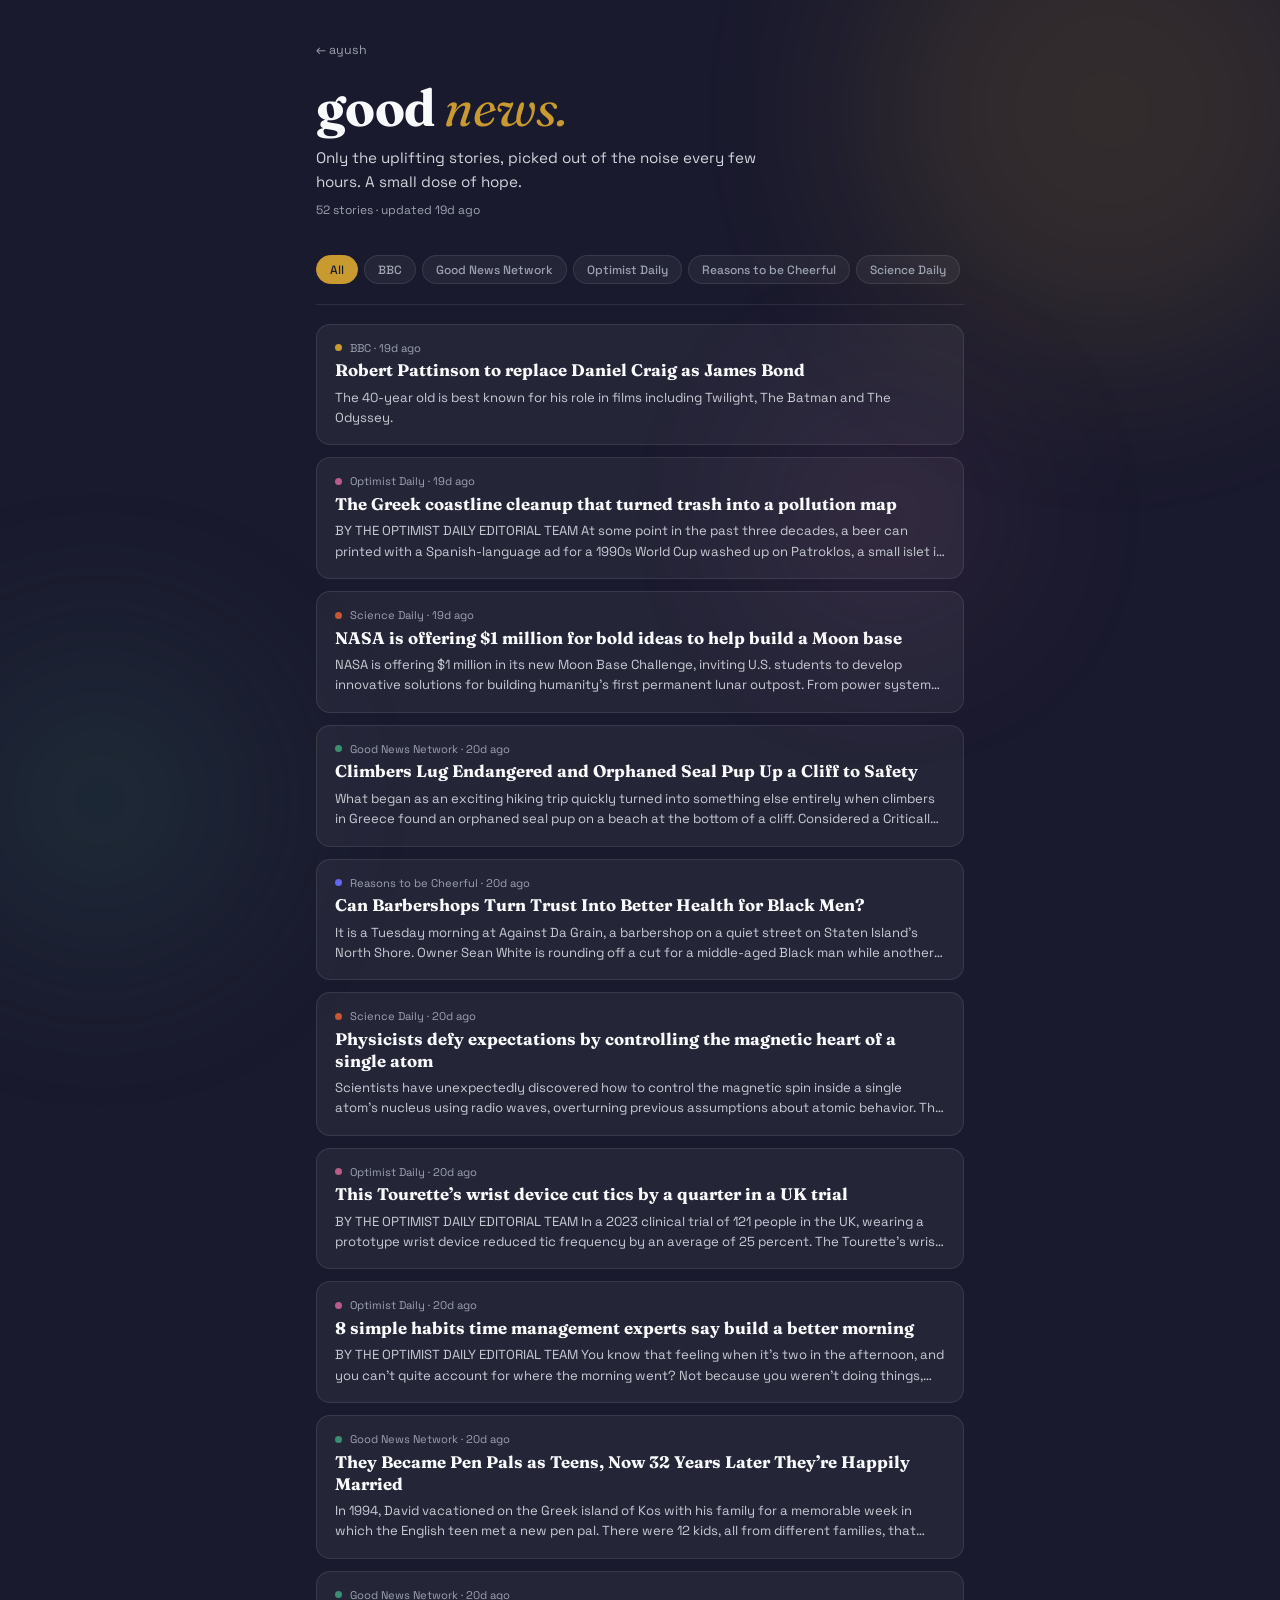
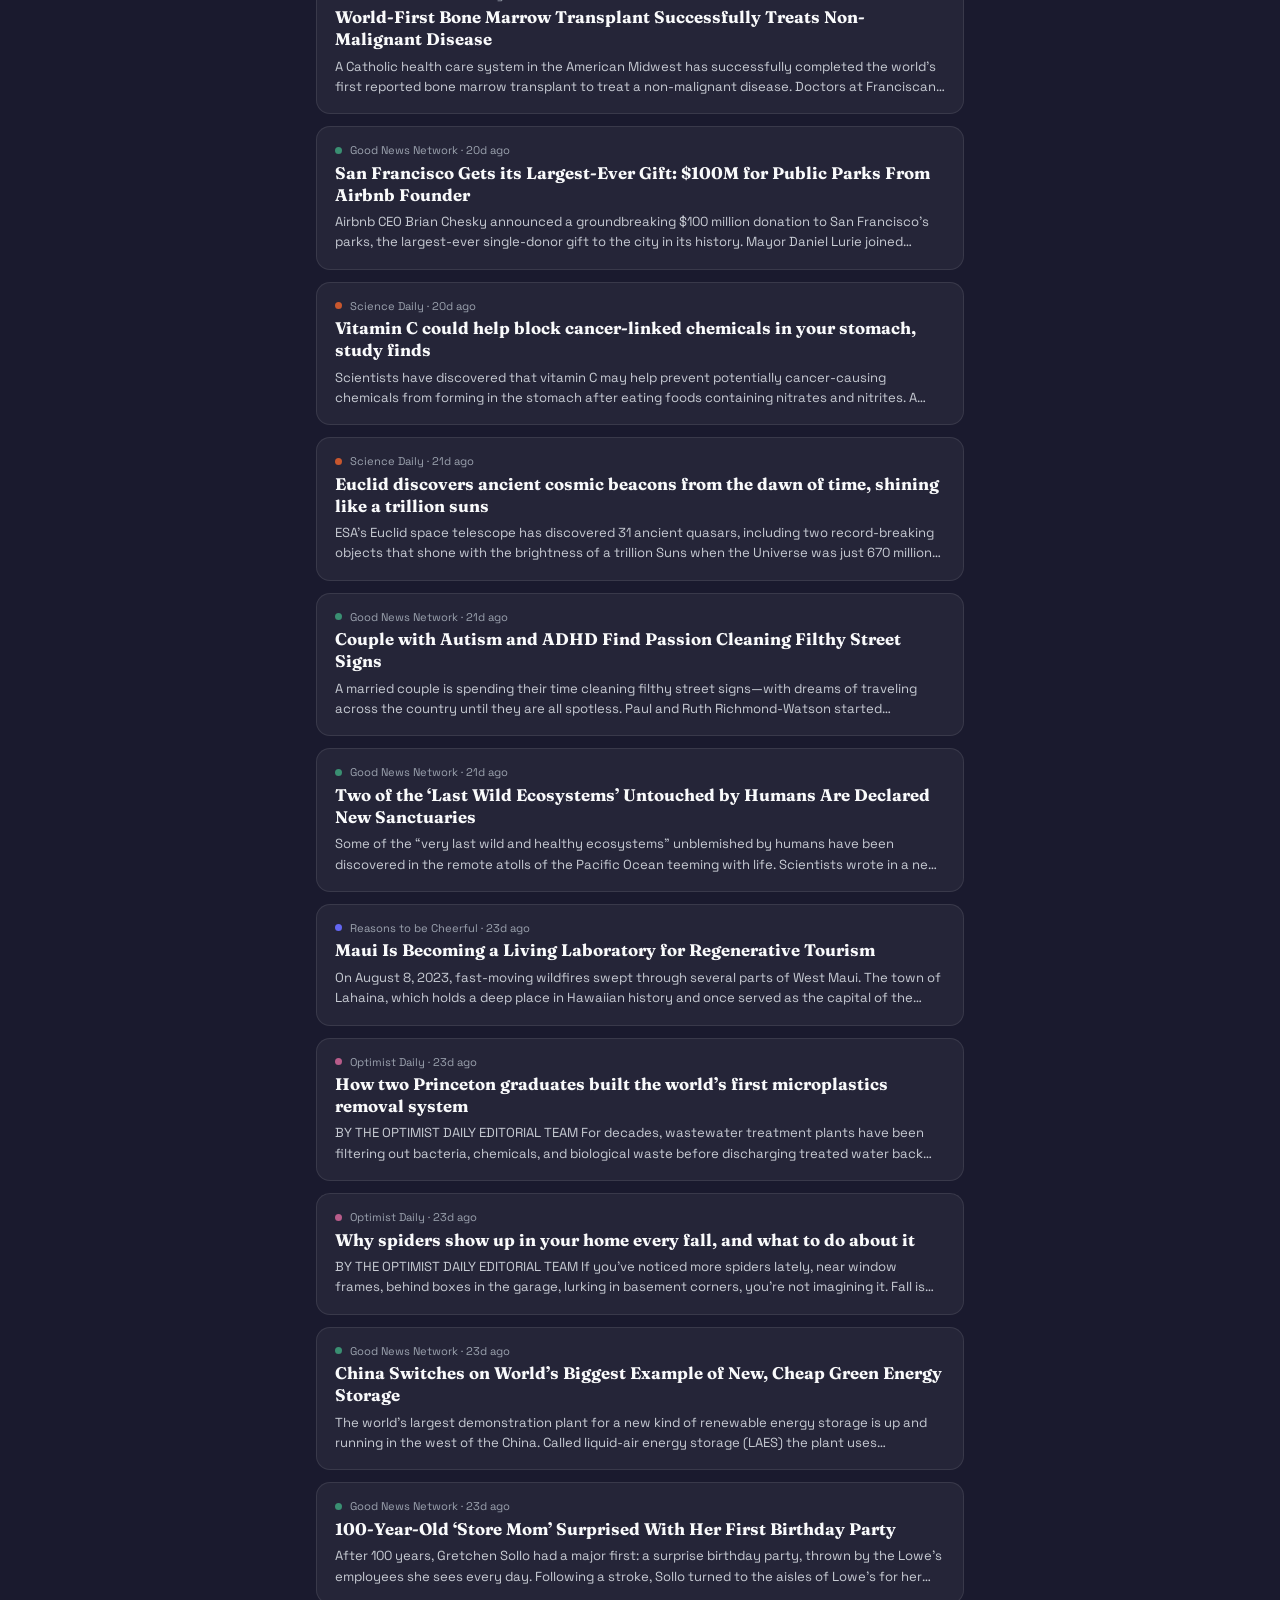
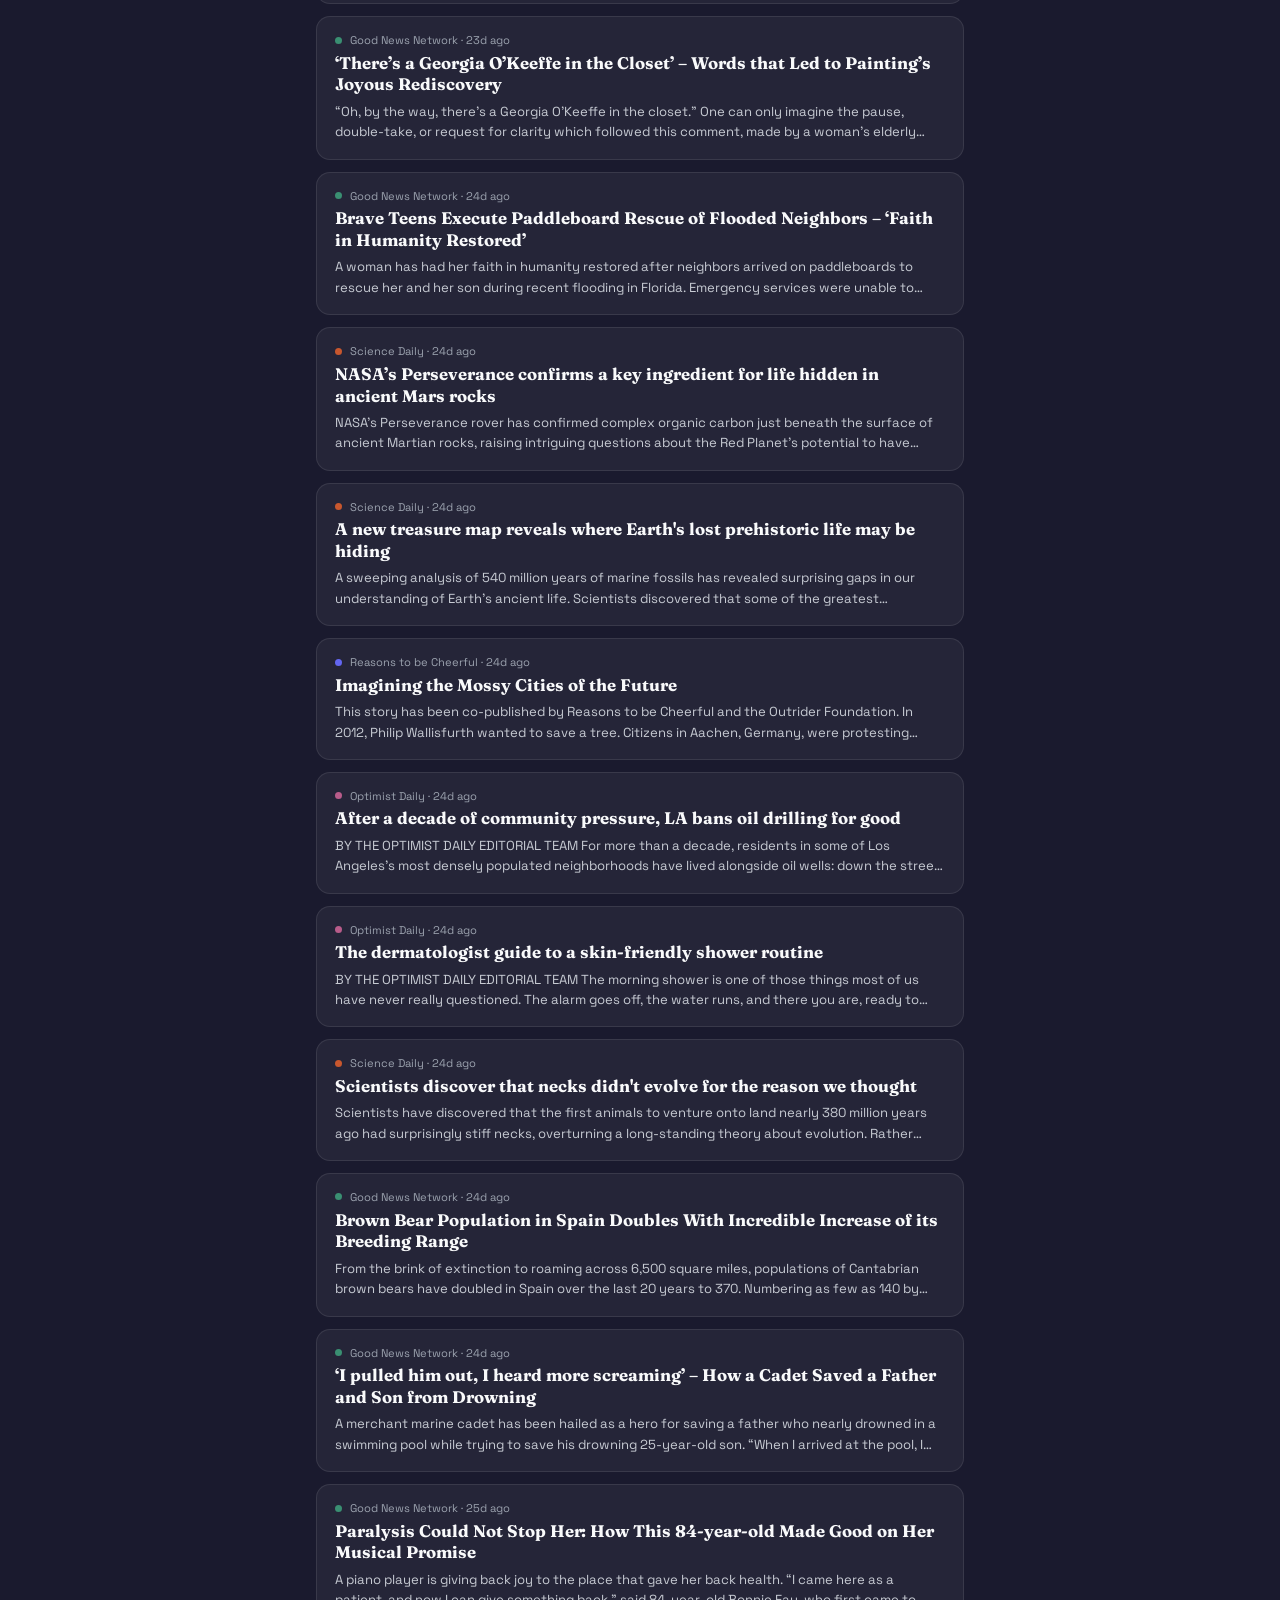
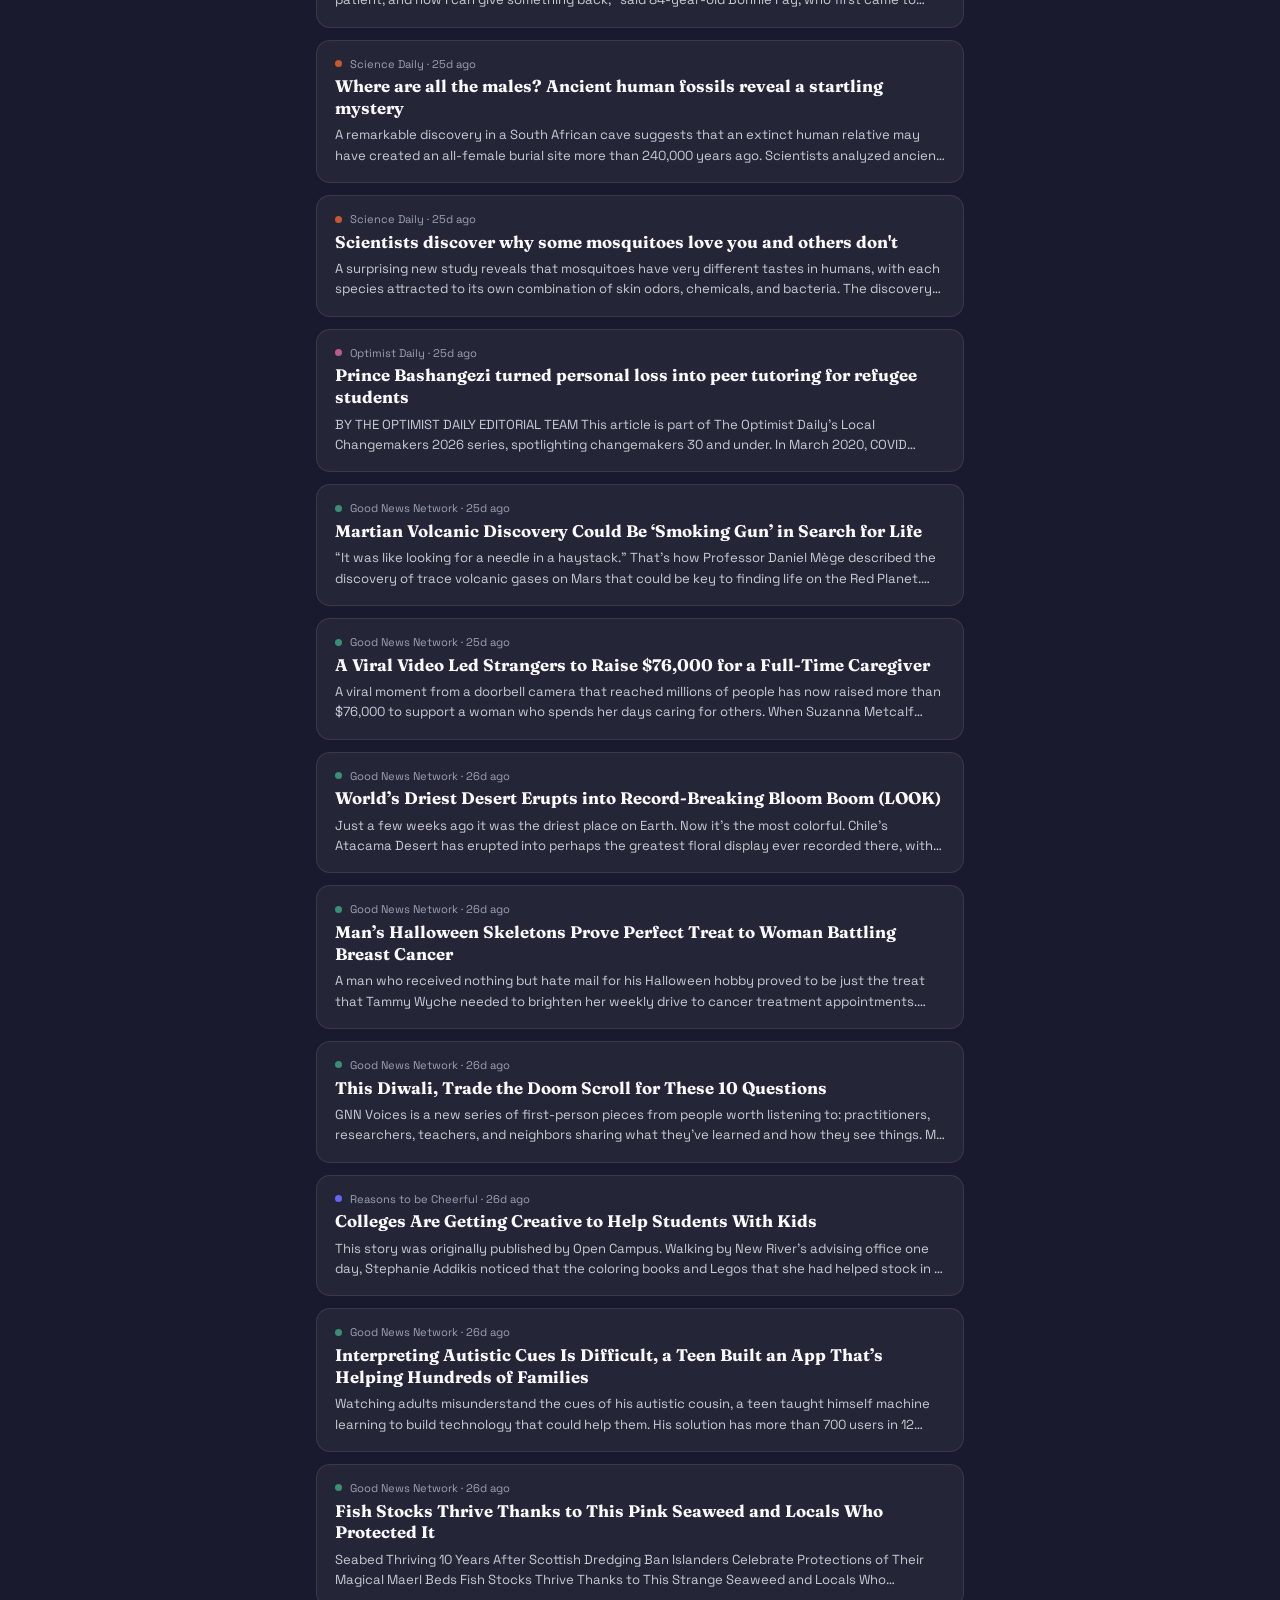
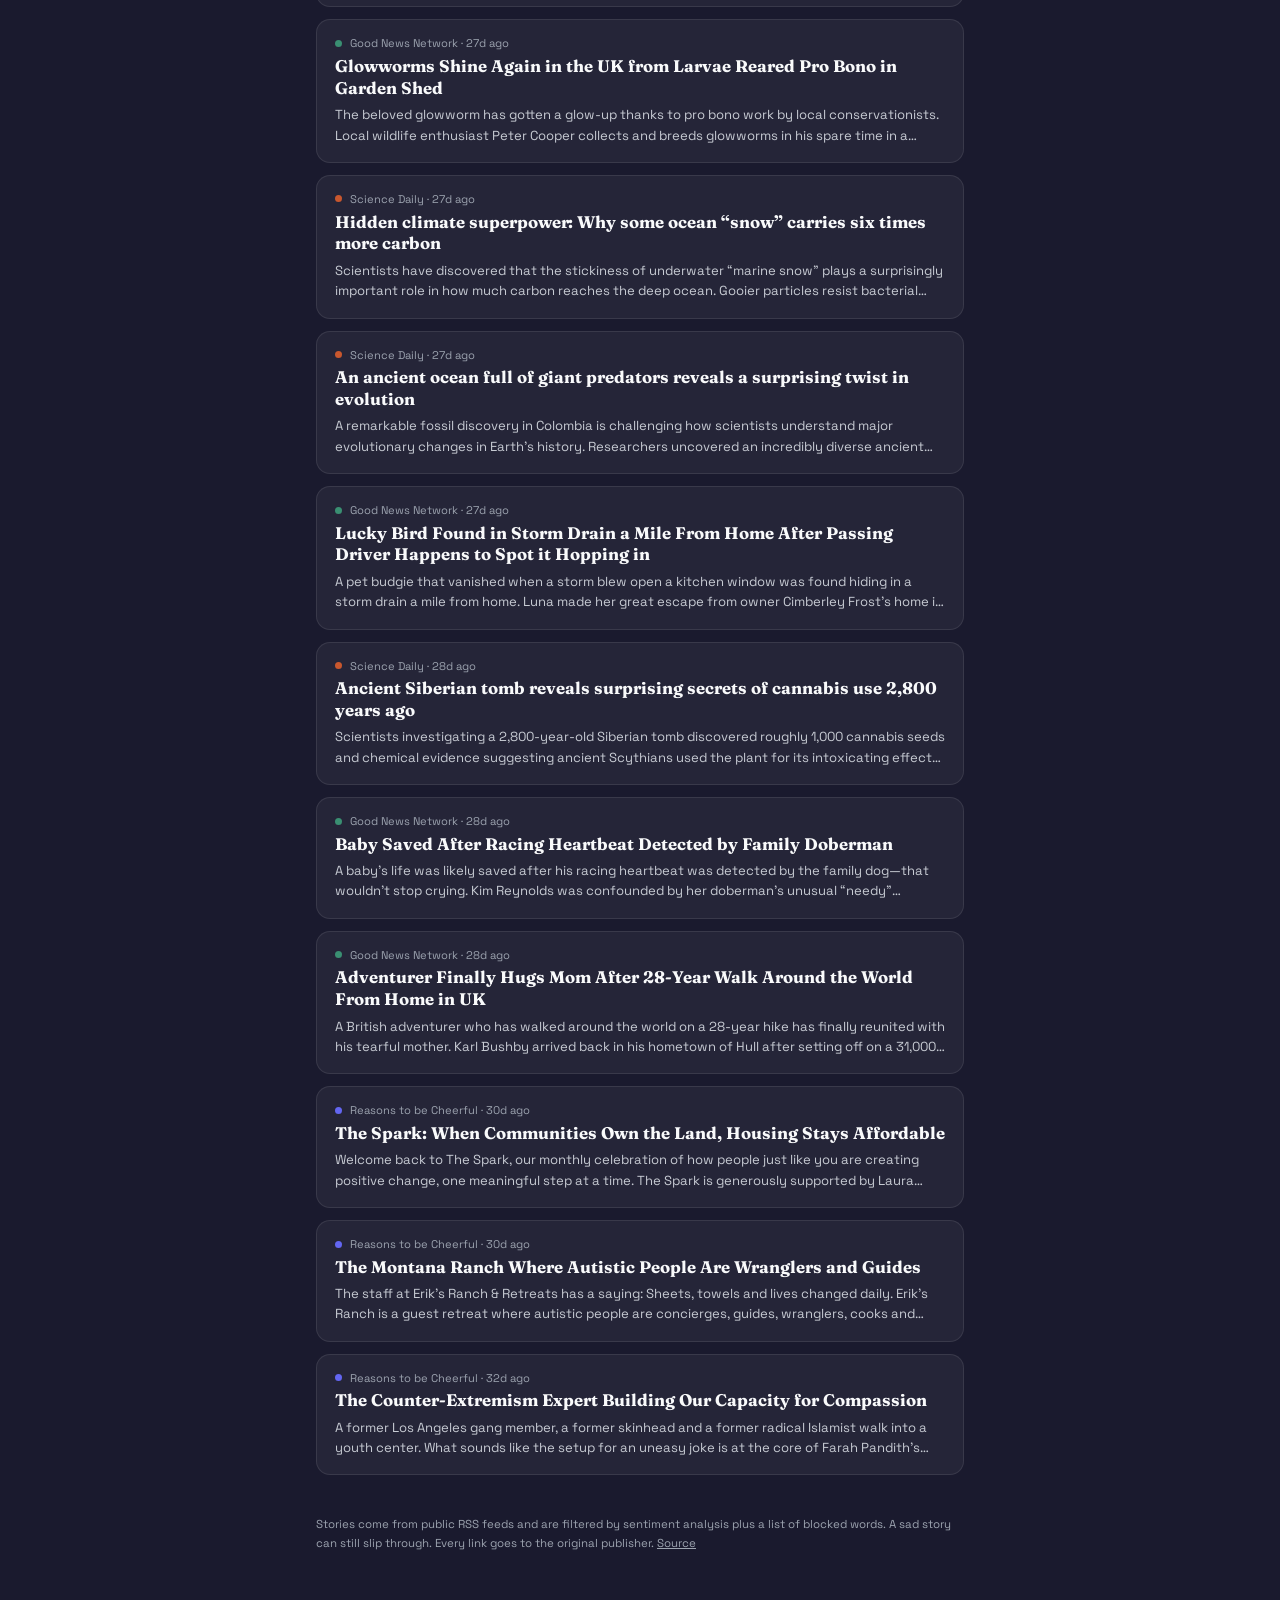
==== good-news/index.html @ d7e1404e "Add Good News feed: uplifting stories refreshed every 6 hours A scheduled GitHub Action pulls RSS fe" ====
<!doctype html>
<html lang="en">
<head>
  <meta charset="utf-8">
  <meta name="viewport" content="width=device-width, initial-scale=1, viewport-fit=cover">
  <title>Good News</title>
  <meta name="description" content="Only the uplifting stories, refreshed every few hours.">
  <link rel="icon" href="data:image/svg+xml,<svg xmlns='http://www.w3.org/2000/svg' viewBox='0 0 100 100'><text y='.9em' font-size='90'>☀️</text></svg>">
  <link rel="preconnect" href="https://fonts.googleapis.com">
  <link rel="preconnect" href="https://fonts.gstatic.com" crossorigin>
  <link href="https://fonts.googleapis.com/css2?family=Fraunces:ital,opsz,wght@0,9..144,700;1,9..144,400&family=Space+Grotesk:wght@300;400;500;600&display=swap" rel="stylesheet">
  <style>
    *, *::before, *::after { box-sizing: border-box; margin: 0; padding: 0; }

    :root {
      --bg:      #1A1A2E;
      --orange:  #C8572E;
      --yellow:  #C99A30;
      --green:   #3A8F72;
      --indigo:  #6366F1;
      --pink:    #B85C8A;
      --purple:  #7A5BB0;
      --muted:   #9CA3AF;
      --surface: rgba(255,255,255,0.05);
      --border:  rgba(255,255,255,0.09);
      --text:    #F9FAFB;
    }

    body {
      background: var(--bg);
      color: var(--text);
      font-family: 'Space Grotesk', sans-serif;
      min-height: 100svh;
      padding-bottom: 4rem;
      overflow-x: hidden;
    }

    .blob {
      position: fixed; border-radius: 50%;
      filter: blur(90px); opacity: 0.14;
      pointer-events: none; z-index: 0;
    }
    .blob-1 { width: 500px; height: 500px; background: var(--yellow); top: -140px; right: -80px; animation: drift 8s ease-in-out infinite; }
    .blob-2 { width: 320px; height: 320px; background: var(--green);  bottom: -60px; left: -60px; animation: drift 11s ease-in-out infinite reverse; }
    .blob-3 { width: 220px; height: 220px; background: var(--pink);   top: 45%; right: 22%;      animation: drift 7s ease-in-out infinite 2s; }
    @keyframes drift {
      0%, 100% { transform: translate(0,0) scale(1); }
      33%      { transform: translate(28px,-18px) scale(1.05); }
      66%      { transform: translate(-18px,14px) scale(0.95); }
    }
    @media (prefers-reduced-motion: reduce) { .blob { animation: none; } }

    .wrap {
      position: relative; z-index: 1;
      max-width: 680px; margin: 0 auto;
      padding: 0 1rem;
    }

    header { padding: 2.4rem 0 1.4rem; }
    .back {
      font-size: 0.78rem; color: var(--muted); text-decoration: none;
      display: inline-block; margin-bottom: 1.4rem;
    }
    .back:hover { color: var(--text); }
    h1 {
      font-family: 'Fraunces', Georgia, serif;
      font-size: clamp(2.2rem, 7vw, 3.2rem);
      line-height: 1.05; letter-spacing: -0.01em;
    }
    h1 em { font-style: italic; font-weight: 400; color: var(--yellow); }
    .lede { margin-top: 0.7rem; color: #D1D5DB; font-size: 0.95rem; line-height: 1.6; max-width: 46ch; }
    .meta { margin-top: 0.5rem; font-size: 0.75rem; color: var(--muted); }

    .filters {
      display: flex; gap: 0.4rem; flex-wrap: wrap;
      padding: 0.9rem 0 1.2rem;
      border-bottom: 1px solid var(--border);
      margin-bottom: 1.2rem;
    }
    .chip {
      font: inherit; font-size: 0.75rem; font-weight: 500;
      color: var(--muted); background: var(--surface);
      border: 1px solid var(--border); border-radius: 999px;
      padding: 0.35rem 0.8rem; cursor: pointer;
      transition: color .15s, background .15s, border-color .15s;
    }
    .chip:hover { color: var(--text); }
    .chip[aria-pressed="true"] { color: var(--bg); background: var(--yellow); border-color: var(--yellow); }

    .list { display: flex; flex-direction: column; gap: 0.75rem; }

    .story {
      display: flex; gap: 1rem; align-items: flex-start;
      background: var(--surface); border: 1px solid var(--border);
      border-radius: 14px; padding: 1rem 1.1rem;
      color: var(--text); text-decoration: none;
      transition: background .2s, border-color .2s, transform .15s;
    }
    .story:hover { background: rgba(255,255,255,0.08); border-color: rgba(255,255,255,0.16); transform: translateY(-2px); }
    .story:focus-visible { outline: 2px solid var(--yellow); outline-offset: 2px; }

    .story-body { flex: 1; min-width: 0; }
    .story-top { display: flex; align-items: center; gap: 0.5rem; font-size: 0.7rem; color: var(--muted); margin-bottom: 0.35rem; }
    .dot { width: 7px; height: 7px; border-radius: 50%; flex-shrink: 0; }
    .story h2 {
      font-family: 'Fraunces', Georgia, serif;
      font-size: 1.05rem; line-height: 1.3; font-weight: 700;
    }
    .story p {
      margin-top: 0.35rem; font-size: 0.82rem; line-height: 1.55; color: #C7CBD3;
      display: -webkit-box; -webkit-line-clamp: 2; -webkit-box-orient: vertical; overflow: hidden;
    }
    .thumb {
      width: 88px; height: 88px; border-radius: 10px; object-fit: cover; flex-shrink: 0;
      background: rgba(255,255,255,0.04);
    }
    @media (max-width: 480px) { .thumb { width: 64px; height: 64px; } }

    .empty { color: var(--muted); font-size: 0.9rem; padding: 2rem 0; text-align: center; }
    footer { margin-top: 2.5rem; font-size: 0.72rem; color: var(--muted); line-height: 1.6; }
    footer a { color: var(--muted); }
  </style>
</head>
<body>
  <div class="blob blob-1"></div>
  <div class="blob blob-2"></div>
  <div class="blob blob-3"></div>

  <div class="wrap">
    <header>
      <a class="back" href="/">← ayush</a>
      <h1>good <em>news.</em></h1>
      <p class="lede">Only the uplifting stories, picked out of the noise every few hours. A small dose of hope.</p>
      <p class="meta" id="meta">Loading…</p>
    </header>

    <nav class="filters" id="filters" aria-label="Filter by source"></nav>
    <main class="list" id="list"></main>

    <footer>
      Stories come from public RSS feeds and are filtered by sentiment analysis plus a list of blocked words.
      A sad story can still slip through. Every link goes to the original publisher.
      <a href="https://github.com/ayushkothari27/ayushkothari27.github.io/tree/master/good-news">Source</a>
    </footer>
  </div>

  <script>
    const COLORS = ['--yellow', '--green', '--pink', '--indigo', '--orange', '--purple'];
    const list = document.getElementById('list');
    const filters = document.getElementById('filters');
    const meta = document.getElementById('meta');
    let items = [], active = 'All';

    const ago = iso => {
      const s = (Date.now() - new Date(iso)) / 1000;
      if (s < 3600) return Math.max(1, Math.round(s / 60)) + 'm ago';
      if (s < 86400) return Math.round(s / 3600) + 'h ago';
      const d = Math.round(s / 86400);
      return d === 1 ? 'yesterday' : d + 'd ago';
    };

    const el = (tag, props = {}, ...kids) => {
      const n = Object.assign(document.createElement(tag), props);
      n.append(...kids.filter(Boolean));
      return n;
    };

    function render() {
      const shown = active === 'All' ? items : items.filter(i => i.source === active);
      list.replaceChildren(...shown.map(i => {
        const dot = el('span', { className: 'dot' });
        dot.style.background = `var(${i.color})`;
        let thumb = null;
        if (i.image) {
          thumb = el('img', { className: 'thumb', src: i.image, alt: '', loading: 'lazy', referrerPolicy: 'no-referrer' });
          thumb.onerror = () => thumb.remove();
        }
        return el('a', { className: 'story', href: i.link, target: '_blank', rel: 'noopener' },
          el('div', { className: 'story-body' },
            el('div', { className: 'story-top' }, dot, el('span', { textContent: `${i.source} · ${ago(i.published)}` })),
            el('h2', { textContent: i.title }),
            i.summary && el('p', { textContent: i.summary })),
          thumb);
      }));
      if (!shown.length) list.replaceChildren(el('p', { className: 'empty', textContent: 'Nothing here right now. Check back soon ☀️' }));
    }

    function renderFilters(sources) {
      filters.replaceChildren(...['All', ...sources].map(s => {
        const b = el('button', { className: 'chip', type: 'button', textContent: s });
        b.setAttribute('aria-pressed', s === active);
        b.onclick = () => {
          active = s;
          filters.querySelectorAll('.chip').forEach(c => c.setAttribute('aria-pressed', c === b));
          render();
        };
        return b;
      }));
    }

    fetch('feed.json', { cache: 'no-cache' })
      .then(r => r.json())
      .then(data => {
        const sources = [...new Set(data.items.map(i => i.source))].sort();
        items = data.items.map(i => ({ ...i, color: COLORS[sources.indexOf(i.source) % COLORS.length] }));
        meta.textContent = `${items.length} stories · updated ${ago(data.updated)}`;
        renderFilters(sources);
        render();
      })
      .catch(() => {
        meta.textContent = '';
        list.replaceChildren(el('p', { className: 'empty', textContent: "Couldn't load stories. Try again in a bit." }));
      });
  </script>
</body>
</html>
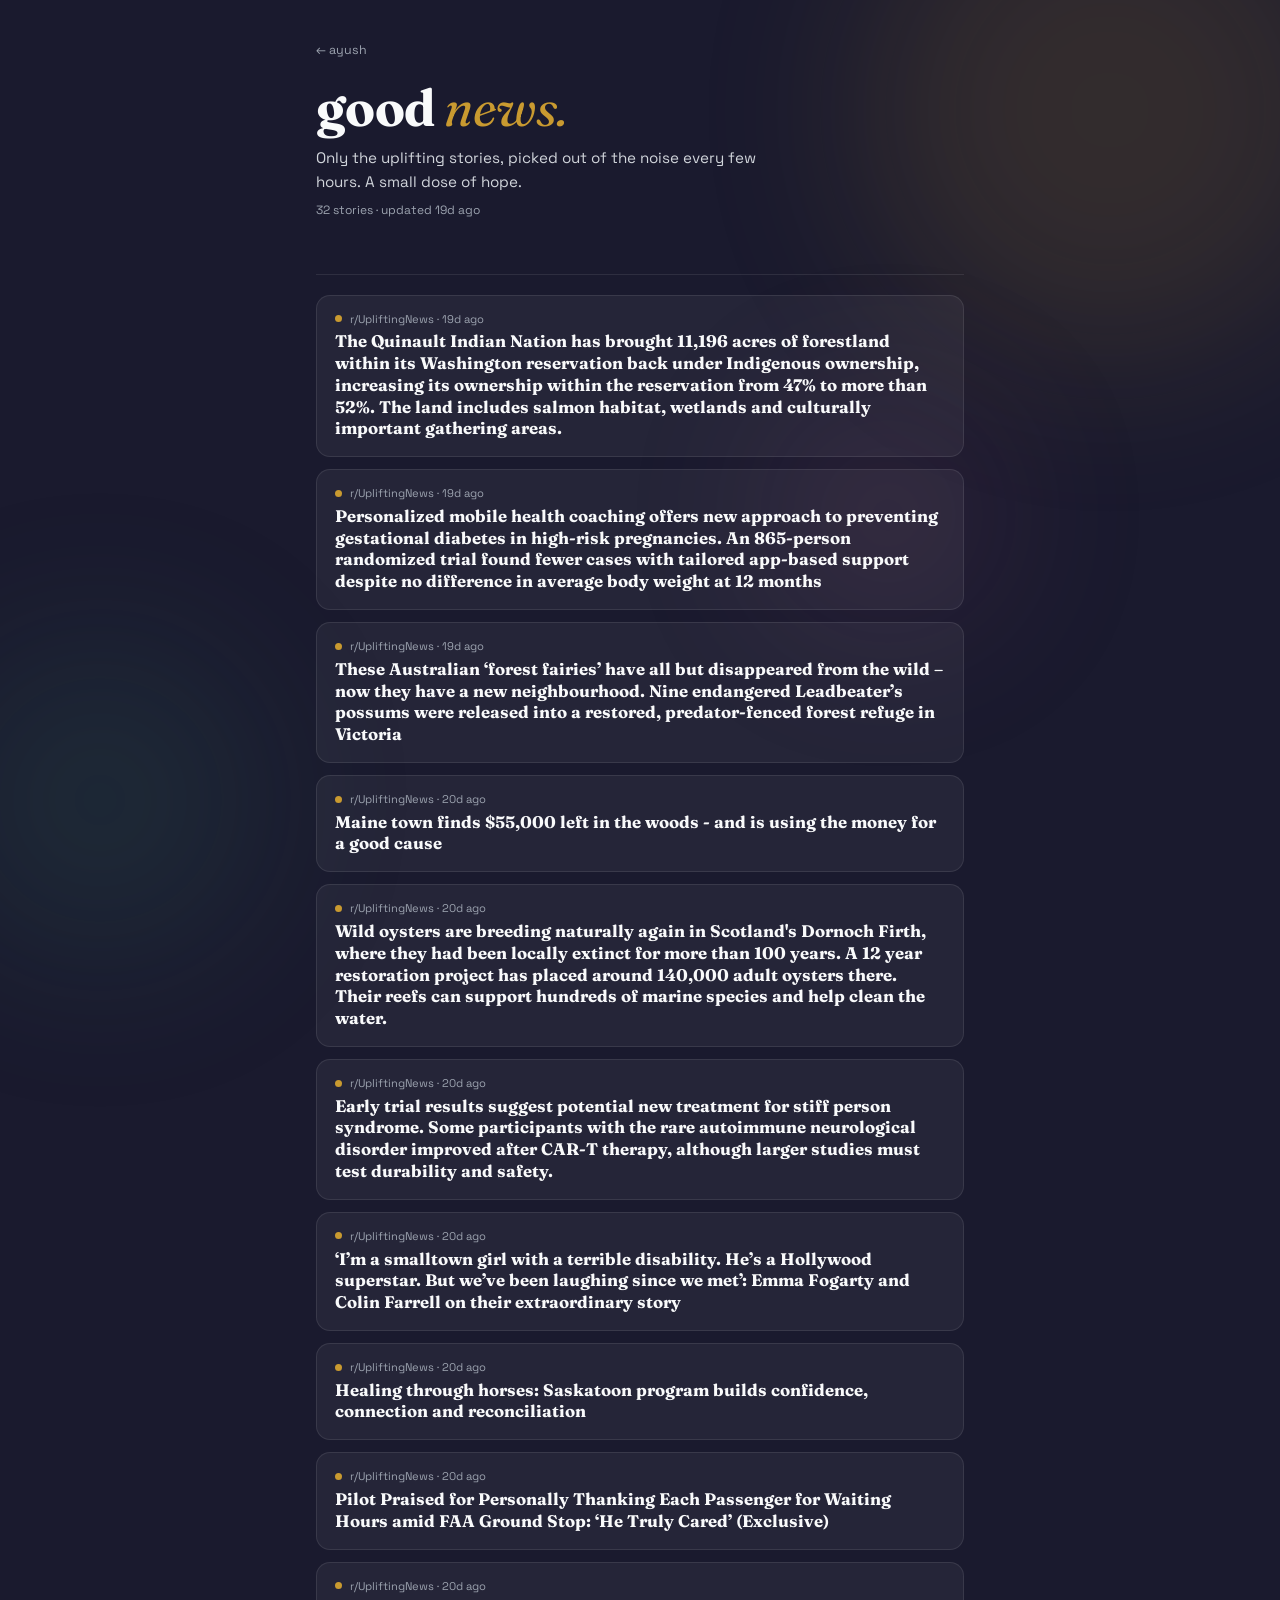
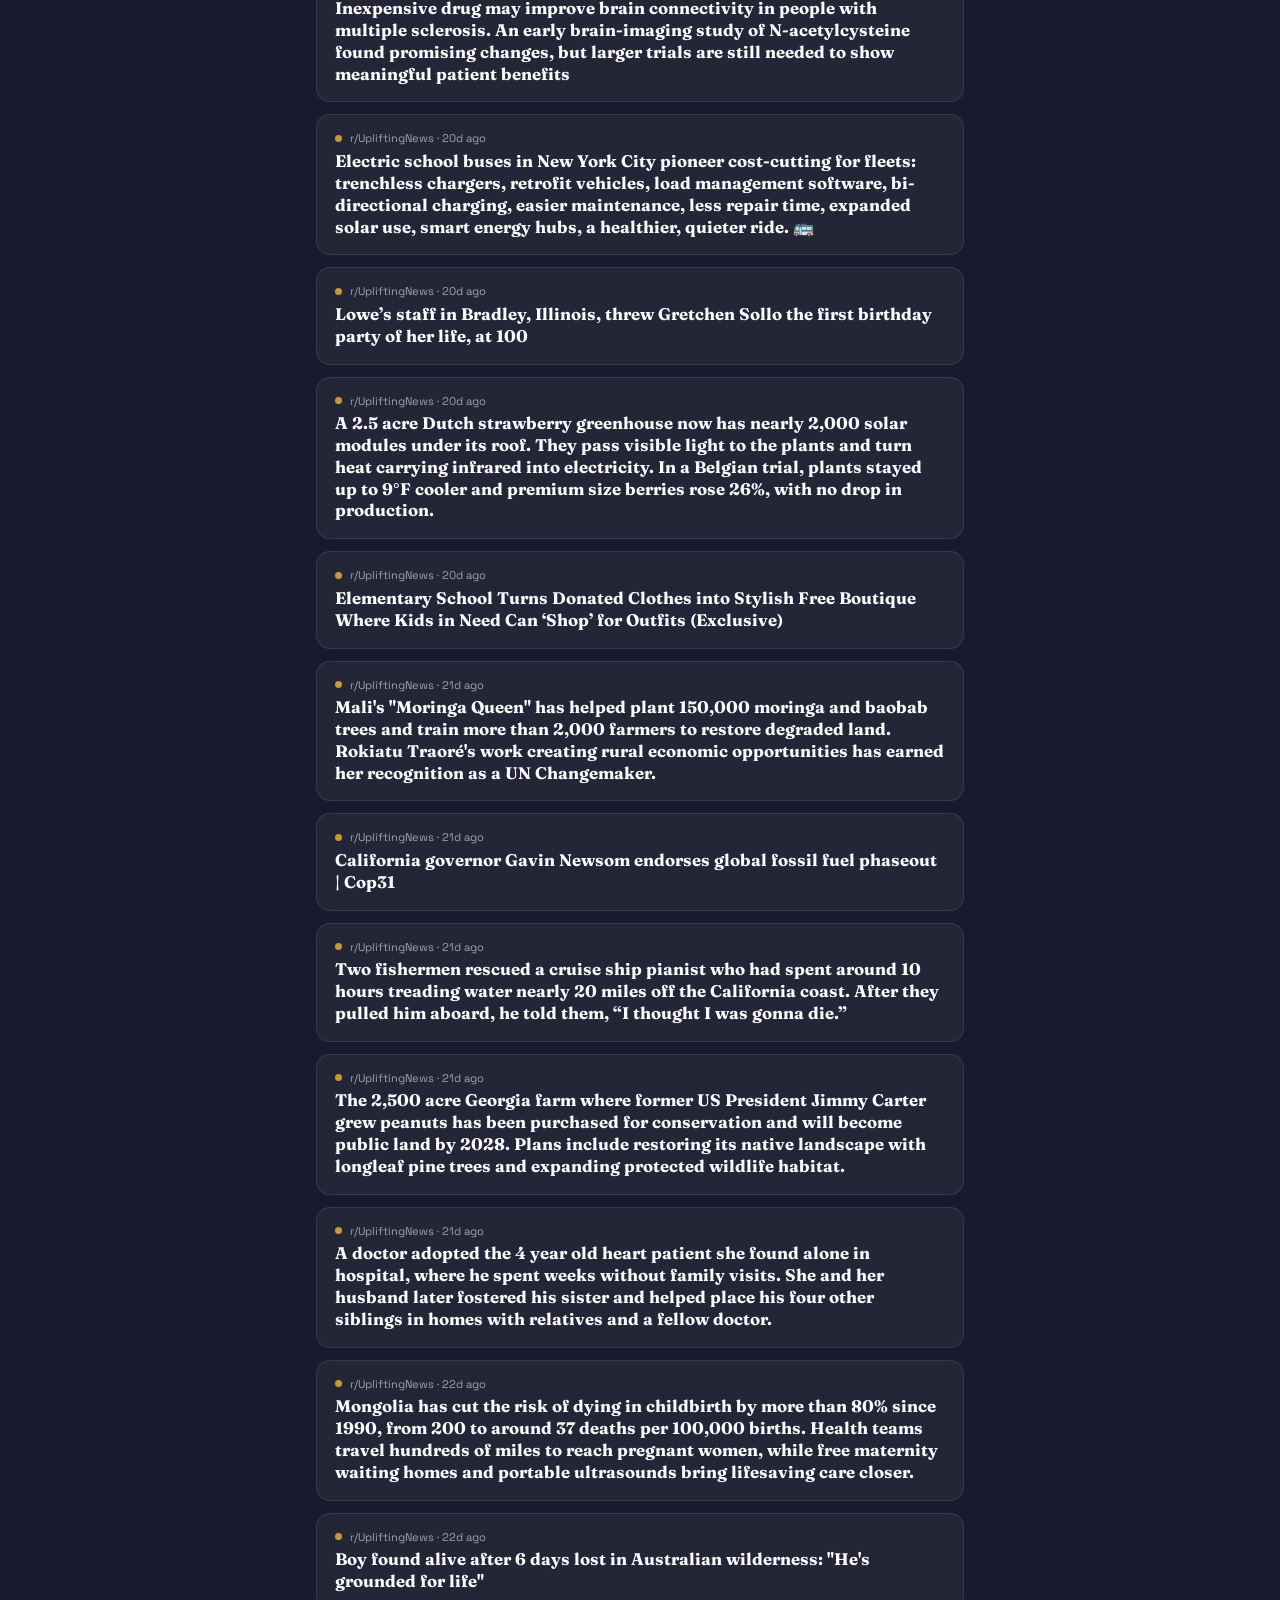
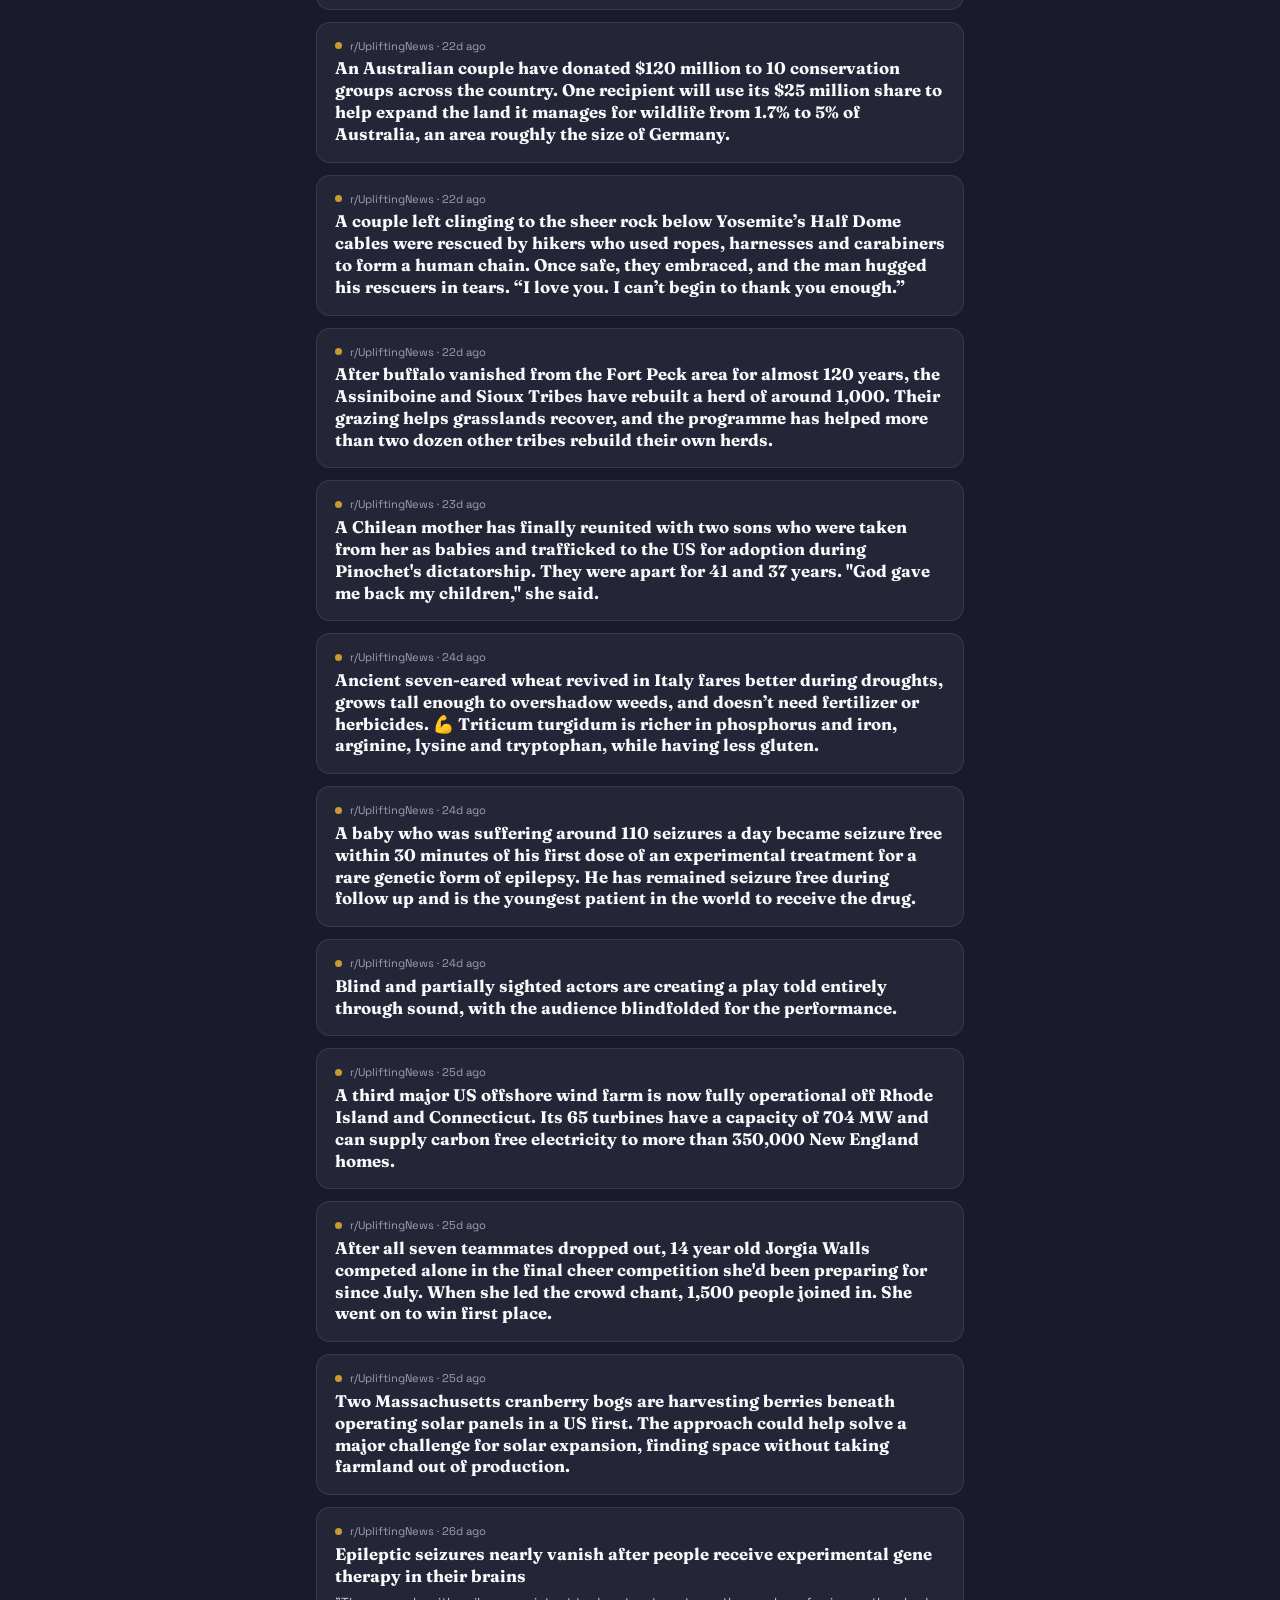
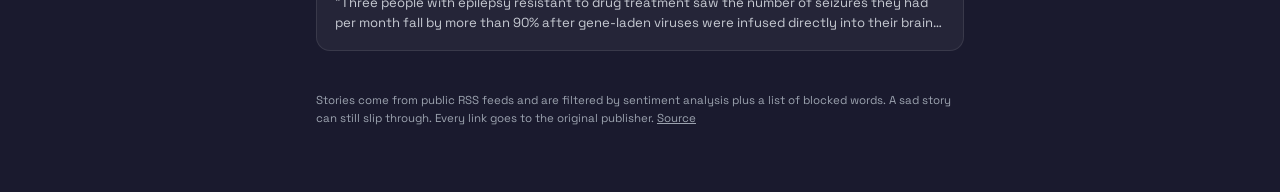
==== commit 3c10179c: "Good News: start with r/UpliftingNews only Pull the weekly top 50, drop stored stories from removed " ====
--- a/good-news/index.html
+++ b/good-news/index.html
@@ -204,7 +204,7 @@
         const sources = [...new Set(data.items.map(i => i.source))].sort();
         items = data.items.map(i => ({ ...i, color: COLORS[sources.indexOf(i.source) % COLORS.length] }));
         meta.textContent = `${items.length} stories · updated ${ago(data.updated)}`;
-        renderFilters(sources);
+        if (sources.length > 1) renderFilters(sources); else filters.hidden = true;
         render();
       })
       .catch(() => {
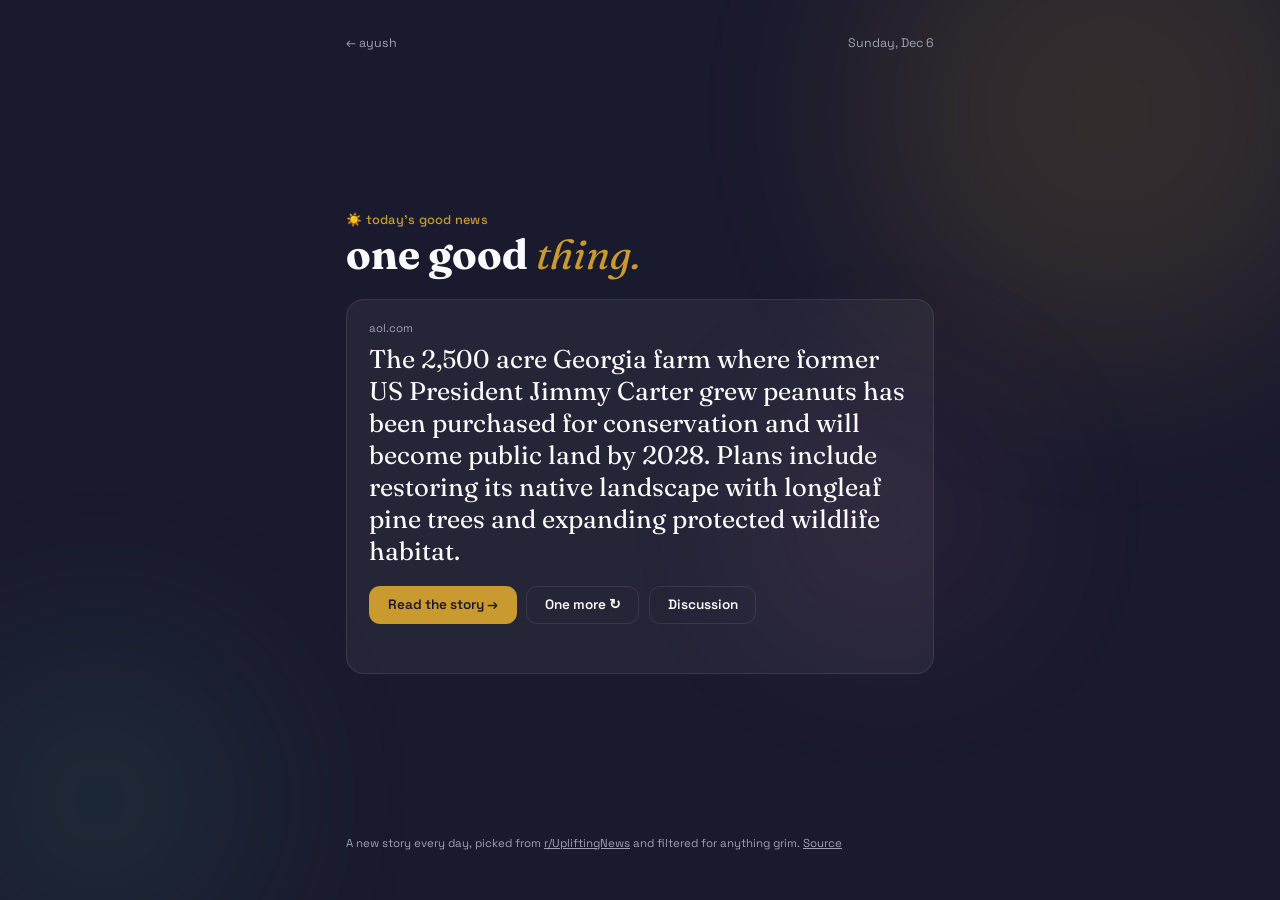
==== commit cdefc0f2: "Good News: one story of the day instead of a list Everyone sees the same story on a given date; 'One" ====
--- a/good-news/index.html
+++ b/good-news/index.html
@@ -4,7 +4,7 @@
   <meta charset="utf-8">
   <meta name="viewport" content="width=device-width, initial-scale=1, viewport-fit=cover">
   <title>Good News</title>
-  <meta name="description" content="Only the uplifting stories, refreshed every few hours.">
+  <meta name="description" content="One uplifting story a day.">
   <link rel="icon" href="data:image/svg+xml,<svg xmlns='http://www.w3.org/2000/svg' viewBox='0 0 100 100'><text y='.9em' font-size='90'>☀️</text></svg>">
   <link rel="preconnect" href="https://fonts.googleapis.com">
   <link rel="preconnect" href="https://fonts.gstatic.com" crossorigin>
@@ -17,9 +17,7 @@
       --orange:  #C8572E;
       --yellow:  #C99A30;
       --green:   #3A8F72;
-      --indigo:  #6366F1;
       --pink:    #B85C8A;
-      --purple:  #7A5BB0;
       --muted:   #9CA3AF;
       --surface: rgba(255,255,255,0.05);
       --border:  rgba(255,255,255,0.09);
@@ -31,7 +29,6 @@
       color: var(--text);
       font-family: 'Space Grotesk', sans-serif;
       min-height: 100svh;
-      padding-bottom: 4rem;
       overflow-x: hidden;
     }
 
@@ -48,77 +45,70 @@
       33%      { transform: translate(28px,-18px) scale(1.05); }
       66%      { transform: translate(-18px,14px) scale(0.95); }
     }
-    @media (prefers-reduced-motion: reduce) { .blob { animation: none; } }
 
     .wrap {
       position: relative; z-index: 1;
-      max-width: 680px; margin: 0 auto;
-      padding: 0 1rem;
-    }
-
-    header { padding: 2.4rem 0 1.4rem; }
-    .back {
-      font-size: 0.78rem; color: var(--muted); text-decoration: none;
-      display: inline-block; margin-bottom: 1.4rem;
-    }
-    .back:hover { color: var(--text); }
+      max-width: 620px; margin: 0 auto;
+      min-height: 100svh;
+      padding: 2.2rem 1rem 3rem;
+      display: flex; flex-direction: column;
+    }
+
+    .top { display: flex; justify-content: space-between; align-items: baseline; font-size: 0.78rem; color: var(--muted); }
+    .top a { color: var(--muted); text-decoration: none; }
+    .top a:hover { color: var(--text); }
+
+    main { flex: 1; display: flex; flex-direction: column; justify-content: center; padding: 2rem 0; }
+
+    .kicker { font-size: 0.8rem; color: var(--yellow); font-weight: 500; letter-spacing: 0.02em; }
     h1 {
       font-family: 'Fraunces', Georgia, serif;
-      font-size: clamp(2.2rem, 7vw, 3.2rem);
-      line-height: 1.05; letter-spacing: -0.01em;
+      font-size: clamp(1.9rem, 6vw, 2.6rem);
+      line-height: 1.05; margin: 0.3rem 0 1.4rem;
     }
     h1 em { font-style: italic; font-weight: 400; color: var(--yellow); }
-    .lede { margin-top: 0.7rem; color: #D1D5DB; font-size: 0.95rem; line-height: 1.6; max-width: 46ch; }
-    .meta { margin-top: 0.5rem; font-size: 0.75rem; color: var(--muted); }
-
-    .filters {
-      display: flex; gap: 0.4rem; flex-wrap: wrap;
-      padding: 0.9rem 0 1.2rem;
-      border-bottom: 1px solid var(--border);
-      margin-bottom: 1.2rem;
-    }
-    .chip {
-      font: inherit; font-size: 0.75rem; font-weight: 500;
-      color: var(--muted); background: var(--surface);
-      border: 1px solid var(--border); border-radius: 999px;
-      padding: 0.35rem 0.8rem; cursor: pointer;
-      transition: color .15s, background .15s, border-color .15s;
-    }
-    .chip:hover { color: var(--text); }
-    .chip[aria-pressed="true"] { color: var(--bg); background: var(--yellow); border-color: var(--yellow); }
-
-    .list { display: flex; flex-direction: column; gap: 0.75rem; }
-
-    .story {
-      display: flex; gap: 1rem; align-items: flex-start;
+
+    .card {
       background: var(--surface); border: 1px solid var(--border);
-      border-radius: 14px; padding: 1rem 1.1rem;
-      color: var(--text); text-decoration: none;
-      transition: background .2s, border-color .2s, transform .15s;
-    }
-    .story:hover { background: rgba(255,255,255,0.08); border-color: rgba(255,255,255,0.16); transform: translateY(-2px); }
-    .story:focus-visible { outline: 2px solid var(--yellow); outline-offset: 2px; }
-
-    .story-body { flex: 1; min-width: 0; }
-    .story-top { display: flex; align-items: center; gap: 0.5rem; font-size: 0.7rem; color: var(--muted); margin-bottom: 0.35rem; }
-    .dot { width: 7px; height: 7px; border-radius: 50%; flex-shrink: 0; }
-    .story h2 {
+      border-radius: 18px; overflow: hidden;
+    }
+    .card.enter { animation: enter 0.45s ease both; }
+    @keyframes enter { from { opacity: 0; transform: translateY(10px); } }
+
+    .hero {
+      display: block; width: 100%; aspect-ratio: 16 / 9; object-fit: cover;
+      background: rgba(255,255,255,0.04);
+    }
+    .card-body { padding: 1.3rem 1.4rem 1.4rem; }
+    .src { font-size: 0.72rem; color: var(--muted); margin-bottom: 0.5rem; }
+    .headline {
       font-family: 'Fraunces', Georgia, serif;
-      font-size: 1.05rem; line-height: 1.3; font-weight: 700;
-    }
-    .story p {
-      margin-top: 0.35rem; font-size: 0.82rem; line-height: 1.55; color: #C7CBD3;
-      display: -webkit-box; -webkit-line-clamp: 2; -webkit-box-orient: vertical; overflow: hidden;
-    }
-    .thumb {
-      width: 88px; height: 88px; border-radius: 10px; object-fit: cover; flex-shrink: 0;
-      background: rgba(255,255,255,0.04);
-    }
-    @media (max-width: 480px) { .thumb { width: 64px; height: 64px; } }
-
-    .empty { color: var(--muted); font-size: 0.9rem; padding: 2rem 0; text-align: center; }
-    footer { margin-top: 2.5rem; font-size: 0.72rem; color: var(--muted); line-height: 1.6; }
+      font-size: clamp(1.25rem, 3.6vw, 1.6rem); line-height: 1.25;
+      color: var(--text); text-decoration: none; display: block;
+    }
+    .headline:hover { color: var(--yellow); }
+
+    .actions { display: flex; gap: 0.6rem; flex-wrap: wrap; margin-top: 1.2rem; }
+    .btn {
+      font: inherit; font-size: 0.85rem; font-weight: 600;
+      padding: 0.6rem 1.1rem; border-radius: 0.7rem;
+      text-decoration: none; cursor: pointer;
+      border: 1.5px solid transparent;
+      transition: transform 0.2s cubic-bezier(0.34,1.56,0.64,1), background .15s, color .15s;
+    }
+    .btn:hover { transform: translateY(-2px); }
+    .btn-primary { background: var(--yellow); color: var(--bg); }
+    .btn-ghost { background: transparent; color: var(--text); border-color: var(--border); }
+    .btn-ghost:hover { border-color: rgba(255,255,255,0.25); }
+    .btn:focus-visible, .headline:focus-visible { outline: 2px solid var(--yellow); outline-offset: 2px; }
+
+    .note { margin-top: 0.9rem; font-size: 0.75rem; color: var(--muted); min-height: 1em; }
+    .empty { color: var(--muted); padding: 2rem 0; }
+
+    footer { font-size: 0.72rem; color: var(--muted); line-height: 1.6; }
     footer a { color: var(--muted); }
+
+    @media (prefers-reduced-motion: reduce) { .blob, .card.enter { animation: none; } }
   </style>
 </head>
 <body>
@@ -127,37 +117,33 @@
   <div class="blob blob-3"></div>
 
   <div class="wrap">
-    <header>
-      <a class="back" href="/">← ayush</a>
-      <h1>good <em>news.</em></h1>
-      <p class="lede">Only the uplifting stories, picked out of the noise every few hours. A small dose of hope.</p>
-      <p class="meta" id="meta">Loading…</p>
-    </header>
-
-    <nav class="filters" id="filters" aria-label="Filter by source"></nav>
-    <main class="list" id="list"></main>
+    <div class="top">
+      <a href="/">← ayush</a>
+      <span id="date"></span>
+    </div>
+
+    <main>
+      <p class="kicker">☀️ today's good news</p>
+      <h1>one good <em>thing.</em></h1>
+      <div id="slot"><p class="empty">Finding something nice…</p></div>
+    </main>
 
     <footer>
-      Stories come from public RSS feeds and are filtered by sentiment analysis plus a list of blocked words.
-      A sad story can still slip through. Every link goes to the original publisher.
-      <a href="https://github.com/ayushkothari27/ayushkothari27.github.io/tree/master/good-news">Source</a>
+      A new story every day, picked from <a href="https://www.reddit.com/r/UpliftingNews/" target="_blank" rel="noopener">r/UpliftingNews</a>
+      and filtered for anything grim. <a href="https://github.com/ayushkothari27/ayushkothari27.github.io/tree/master/good-news">Source</a>
     </footer>
   </div>
 
   <script>
-    const COLORS = ['--yellow', '--green', '--pink', '--indigo', '--orange', '--purple'];
-    const list = document.getElementById('list');
-    const filters = document.getElementById('filters');
-    const meta = document.getElementById('meta');
-    let items = [], active = 'All';
-
-    const ago = iso => {
-      const s = (Date.now() - new Date(iso)) / 1000;
-      if (s < 3600) return Math.max(1, Math.round(s / 60)) + 'm ago';
-      if (s < 86400) return Math.round(s / 3600) + 'h ago';
-      const d = Math.round(s / 86400);
-      return d === 1 ? 'yesterday' : d + 'd ago';
-    };
+    const slot = document.getElementById('slot');
+    const note = () => document.getElementById('note');
+    const today = new Date();
+    document.getElementById('date').textContent =
+      today.toLocaleDateString(undefined, { weekday: 'long', month: 'short', day: 'numeric' });
+
+    // Same story for everyone on a given day: hash the local date into the list.
+    const dayKey = today.toLocaleDateString('en-CA'); // YYYY-MM-DD
+    const hash = str => [...str].reduce((h, c) => (h * 31 + c.charCodeAt(0)) >>> 0, 7);
 
     const el = (tag, props = {}, ...kids) => {
       const n = Object.assign(document.createElement(tag), props);
@@ -165,51 +151,50 @@
       return n;
     };
 
-    function render() {
-      const shown = active === 'All' ? items : items.filter(i => i.source === active);
-      list.replaceChildren(...shown.map(i => {
-        const dot = el('span', { className: 'dot' });
-        dot.style.background = `var(${i.color})`;
-        let thumb = null;
-        if (i.image) {
-          thumb = el('img', { className: 'thumb', src: i.image, alt: '', loading: 'lazy', referrerPolicy: 'no-referrer' });
-          thumb.onerror = () => thumb.remove();
-        }
-        return el('a', { className: 'story', href: i.link, target: '_blank', rel: 'noopener' },
-          el('div', { className: 'story-body' },
-            el('div', { className: 'story-top' }, dot, el('span', { textContent: `${i.source} · ${ago(i.published)}` })),
-            el('h2', { textContent: i.title }),
-            i.summary && el('p', { textContent: i.summary })),
-          thumb);
-      }));
-      if (!shown.length) list.replaceChildren(el('p', { className: 'empty', textContent: 'Nothing here right now. Check back soon ☀️' }));
-    }
-
-    function renderFilters(sources) {
-      filters.replaceChildren(...['All', ...sources].map(s => {
-        const b = el('button', { className: 'chip', type: 'button', textContent: s });
-        b.setAttribute('aria-pressed', s === active);
-        b.onclick = () => {
-          active = s;
-          filters.querySelectorAll('.chip').forEach(c => c.setAttribute('aria-pressed', c === b));
-          render();
-        };
-        return b;
-      }));
+    const host = url => { try { return new URL(url).hostname.replace(/^www\./, ''); } catch { return ''; } };
+
+    let pool = [], idx = 0, extra = 0;
+
+    function show(i, animate) {
+      const s = pool[i];
+      const url = s.article || s.link;
+      let img = null;
+      if (s.image) {
+        img = el('img', { className: 'hero', src: s.image, alt: '', referrerPolicy: 'no-referrer' });
+        img.onerror = () => img.remove();
+      }
+      const card = el('article', { className: 'card' + (animate ? ' enter' : '') },
+        img,
+        el('div', { className: 'card-body' },
+          el('div', { className: 'src', textContent: s.article ? host(s.article) : s.source }),
+          el('a', { className: 'headline', href: url, target: '_blank', rel: 'noopener', textContent: s.title }),
+          el('div', { className: 'actions' },
+            el('a', { className: 'btn btn-primary', href: url, target: '_blank', rel: 'noopener', textContent: 'Read the story →' }),
+            el('button', { className: 'btn btn-ghost', type: 'button', id: 'more', textContent: 'One more ↻', onclick: another }),
+            s.article && el('a', { className: 'btn btn-ghost', href: s.link, target: '_blank', rel: 'noopener', textContent: 'Discussion' })),
+          el('p', { className: 'note', id: 'note' })));
+      slot.replaceChildren(card);
+    }
+
+    function another() {
+      extra++;
+      idx = (idx + 1) % pool.length;
+      show(idx, true);
+      if (extra >= pool.length - 1) note().textContent = "That's all of them for now. Back to the first one.";
+      else if (extra === 3) note().textContent = 'Greedy. We love it.';
     }
 
     fetch('feed.json', { cache: 'no-cache' })
       .then(r => r.json())
-      .then(data => {
-        const sources = [...new Set(data.items.map(i => i.source))].sort();
-        items = data.items.map(i => ({ ...i, color: COLORS[sources.indexOf(i.source) % COLORS.length] }));
-        meta.textContent = `${items.length} stories · updated ${ago(data.updated)}`;
-        if (sources.length > 1) renderFilters(sources); else filters.hidden = true;
-        render();
+      .then(({ items }) => {
+        if (!items?.length) throw new Error('empty');
+        // Fixed order so the daily pick is stable through the day.
+        pool = [...items].sort((a, b) => a.link < b.link ? -1 : 1);
+        idx = hash(dayKey) % pool.length;
+        show(idx, true);
       })
       .catch(() => {
-        meta.textContent = '';
-        list.replaceChildren(el('p', { className: 'empty', textContent: "Couldn't load stories. Try again in a bit." }));
+        slot.replaceChildren(el('p', { className: 'empty', textContent: "Couldn't load today's story. Try again in a bit." }));
       });
   </script>
 </body>
